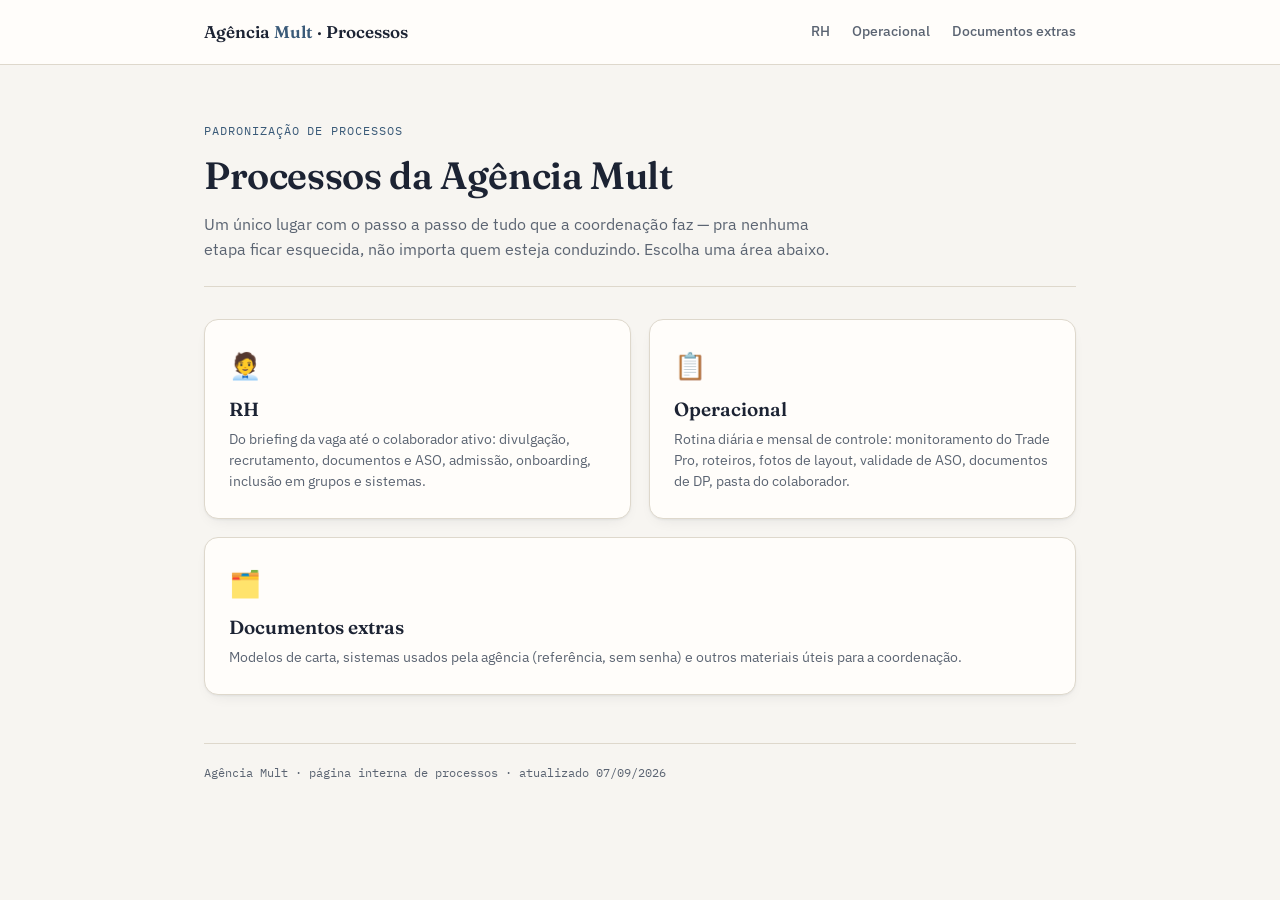
==== index.html @ 5471d1bf "Add files via upload" ====
<!doctype html>
<html lang="pt-BR">
<head>
<meta charset="utf-8">
<meta name="viewport" content="width=device-width, initial-scale=1">
<title>Processos — Agência Mult</title>
<link rel="stylesheet" href="assets/style.css">
</head>
<body>

<nav class="top">
  <div class="wrap">
    <a class="brand" href="index.html">Agência <span>Mult</span> · Processos</a>
    <div class="links">
      <a href="rh.html">RH</a>
      <a href="operacional.html">Operacional</a>
      <a href="documentos-extras.html">Documentos extras</a>
    </div>
  </div>
</nav>

<div class="wrap">
  <header class="page">
    <span class="eyebrow">Padronização de processos</span>
    <h1>Processos da Agência Mult</h1>
    <p class="lead">Um único lugar com o passo a passo de tudo que a coordenação faz — pra nenhuma etapa ficar esquecida, não importa quem esteja conduzindo. Escolha uma área abaixo.</p>
  </header>

  <div class="home-grid">
    <a class="home-card" href="rh.html">
      <div class="icon">🧑‍💼</div>
      <h2>RH</h2>
      <p>Do briefing da vaga até o colaborador ativo: divulgação, recrutamento, documentos e ASO, admissão, onboarding, inclusão em grupos e sistemas.</p>
    </a>
    <a class="home-card" href="operacional.html">
      <div class="icon">📋</div>
      <h2>Operacional</h2>
      <p>Rotina diária e mensal de controle: monitoramento do Trade Pro, roteiros, fotos de layout, validade de ASO, documentos de DP, pasta do colaborador.</p>
    </a>
    <a class="home-card full" href="documentos-extras.html">
      <div class="icon">🗂️</div>
      <h2>Documentos extras</h2>
      <p>Modelos de carta, sistemas usados pela agência (referência, sem senha) e outros materiais úteis para a coordenação.</p>
    </a>
  </div>

  <footer class="page">Agência Mult · página interna de processos · atualizado 07/09/2026</footer>
</div>

</body>
</html>
---- assets/style.css ----
@import url('https://fonts.googleapis.com/css2?family=Fraunces:opsz,wght@9..144,400;9..144,500;9..144,600;9..144,700&family=IBM+Plex+Sans:wght@400;500;600&family=IBM+Plex+Mono:wght@400;500&display=swap');

:root{
  --bg:#F7F5F1;
  --surface:#FFFDFA;
  --surface-2:#EFEAE1;
  --text:#1C2333;
  --text-dim:#5B6472;
  --border:#DED8CC;
  --accent:#3A5A78;
  --accent-soft:#DCE6EC;
  --good:#3E6B4C;
  --good-bg:#E3EDE5;
  --warn:#96692A;
  --warn-bg:#F3E8D4;
  --shadow: 0 1px 2px rgba(28,35,51,0.05), 0 6px 16px -8px rgba(28,35,51,0.12);
}

*{ box-sizing:border-box; }
html{ scroll-behavior:smooth; }
body{
  margin:0;
  background:var(--bg);
  color:var(--text);
  font-family:'IBM Plex Sans', ui-sans-serif, system-ui, sans-serif;
  -webkit-font-smoothing:antialiased;
  line-height:1.5;
}
a{ color:var(--accent); }
.wrap{
  max-width:920px;
  margin:0 auto;
  padding:0 24px 80px;
}

/* top nav */
nav.top{
  background:var(--surface);
  border-bottom:1px solid var(--border);
  margin-bottom:8px;
}
nav.top .wrap{
  padding:0 24px;
  display:flex;
  align-items:center;
  justify-content:space-between;
  gap:16px;
  flex-wrap:wrap;
  height:64px;
}
nav.top .brand{
  font-family:'Fraunces', serif;
  font-weight:600;
  font-size:17px;
  color:var(--text);
  text-decoration:none;
}
nav.top .brand span{ color:var(--accent); }
nav.top .links{
  display:flex;
  gap:22px;
  font-size:14px;
}
nav.top .links a{
  color:var(--text-dim);
  text-decoration:none;
  font-weight:500;
  padding:4px 0;
  border-bottom:2px solid transparent;
}
nav.top .links a:hover, nav.top .links a.active{
  color:var(--text);
  border-bottom-color:var(--accent);
}

header.page{
  padding:44px 0 24px;
  border-bottom:1px solid var(--border);
  margin-bottom:32px;
}
.eyebrow{
  font-family:'IBM Plex Mono', monospace;
  font-size:12px;
  letter-spacing:0.08em;
  text-transform:uppercase;
  color:var(--accent);
}
h1{
  font-family:'Fraunces', Georgia, serif;
  font-weight:600;
  font-size:clamp(28px, 4vw, 38px);
  margin:6px 0 8px;
  letter-spacing:-0.01em;
}
p.lead{
  color:var(--text-dim);
  font-size:15.5px;
  max-width:64ch;
  line-height:1.6;
  margin:0;
}

/* home cards */
.home-grid{
  display:grid;
  grid-template-columns:1fr 1fr;
  gap:18px;
  margin:32px 0;
}
@media (max-width:640px){ .home-grid{ grid-template-columns:1fr; } }
.home-card{
  display:block;
  background:var(--surface);
  border:1px solid var(--border);
  border-radius:14px;
  box-shadow:var(--shadow);
  padding:26px 24px;
  text-decoration:none;
  color:var(--text);
  transition:transform .12s ease, box-shadow .12s ease;
}
.home-card:hover{ transform:translateY(-2px); box-shadow:0 4px 8px rgba(28,35,51,0.08), 0 12px 24px -8px rgba(28,35,51,0.16); }
.home-card .icon{ font-size:26px; }
.home-card h2{
  font-family:'Fraunces', serif;
  font-size:19px;
  font-weight:600;
  margin:10px 0 6px;
}
.home-card p{
  color:var(--text-dim);
  font-size:13.5px;
  margin:0;
  line-height:1.55;
}
.home-card.full{ grid-column:1 / -1; }

/* process sections */
.section-label{
  font-family:'IBM Plex Mono', monospace;
  font-size:12px;
  letter-spacing:0.07em;
  text-transform:uppercase;
  color:var(--text-dim);
  margin:40px 0 6px;
}
.section-label:first-of-type{ margin-top:0; }

.step{
  background:var(--surface);
  border:1px solid var(--border);
  border-radius:12px;
  box-shadow:var(--shadow);
  padding:20px 22px;
  margin-bottom:14px;
}
.step-head{
  display:flex;
  align-items:baseline;
  gap:10px;
  margin-bottom:10px;
}
.step-num{
  font-family:'IBM Plex Mono', monospace;
  font-size:12px;
  color:var(--accent);
  background:var(--accent-soft);
  border-radius:100px;
  padding:2px 9px;
  flex:none;
}
.step h3{
  font-family:'Fraunces', serif;
  font-weight:600;
  font-size:16.5px;
  margin:0;
}
.step p.note{
  color:var(--text-dim);
  font-size:13px;
  margin:0 0 10px;
}
ul.check{
  list-style:none;
  margin:0;
  padding:0;
  display:flex;
  flex-direction:column;
  gap:7px;
}
ul.check li{
  display:flex;
  align-items:flex-start;
  gap:9px;
  font-size:14px;
  line-height:1.45;
}
ul.check li::before{
  content:"";
  flex:none;
  width:15px; height:15px;
  margin-top:2px;
  border:1.5px solid var(--border);
  border-radius:4px;
  background:var(--surface);
}
ul.check li b{ font-weight:600; }
.tag{
  display:inline-block;
  font-family:'IBM Plex Mono', monospace;
  font-size:10.5px;
  letter-spacing:0.03em;
  color:var(--accent);
  background:var(--accent-soft);
  padding:1px 7px;
  border-radius:4px;
  margin-left:6px;
}
.tag.warn{ color:var(--warn); background:var(--warn-bg); }
.step .files{
  margin-top:12px;
  padding-top:12px;
  border-top:1px dashed var(--border);
  font-size:13px;
  color:var(--text-dim);
}
.step .files a{ font-family:'IBM Plex Mono', monospace; font-size:12.5px; }

.callout{
  background:var(--surface-2);
  border:1px solid var(--border);
  border-radius:12px;
  padding:16px 20px;
  font-size:13.5px;
  color:var(--text-dim);
  margin:20px 0 32px;
}
.callout b{ color:var(--text); }
.callout.warn{
  background:var(--warn-bg);
  border-color:#E3CB9C;
  color:#5B4522;
}
.callout.warn b{ color:var(--warn); }

table.ref{
  width:100%;
  border-collapse:collapse;
  background:var(--surface);
  border:1px solid var(--border);
  border-radius:12px;
  overflow:hidden;
  font-size:13.5px;
  margin-bottom:24px;
}
table.ref th{
  text-align:left;
  background:var(--surface-2);
  font-family:'IBM Plex Mono', monospace;
  font-size:11px;
  letter-spacing:0.04em;
  text-transform:uppercase;
  color:var(--text-dim);
  padding:10px 14px;
}
table.ref td{
  padding:10px 14px;
  border-top:1px solid var(--border);
  vertical-align:top;
}

.placeholder{
  border:1.5px dashed var(--border);
  border-radius:12px;
  padding:18px 20px;
  color:var(--text-dim);
  font-size:13.5px;
  margin-bottom:14px;
}
.placeholder b{ color:var(--text); }

footer.page{
  margin-top:48px;
  padding-top:20px;
  border-top:1px solid var(--border);
  font-size:12px;
  color:var(--text-dim);
  font-family:'IBM Plex Mono', monospace;
}
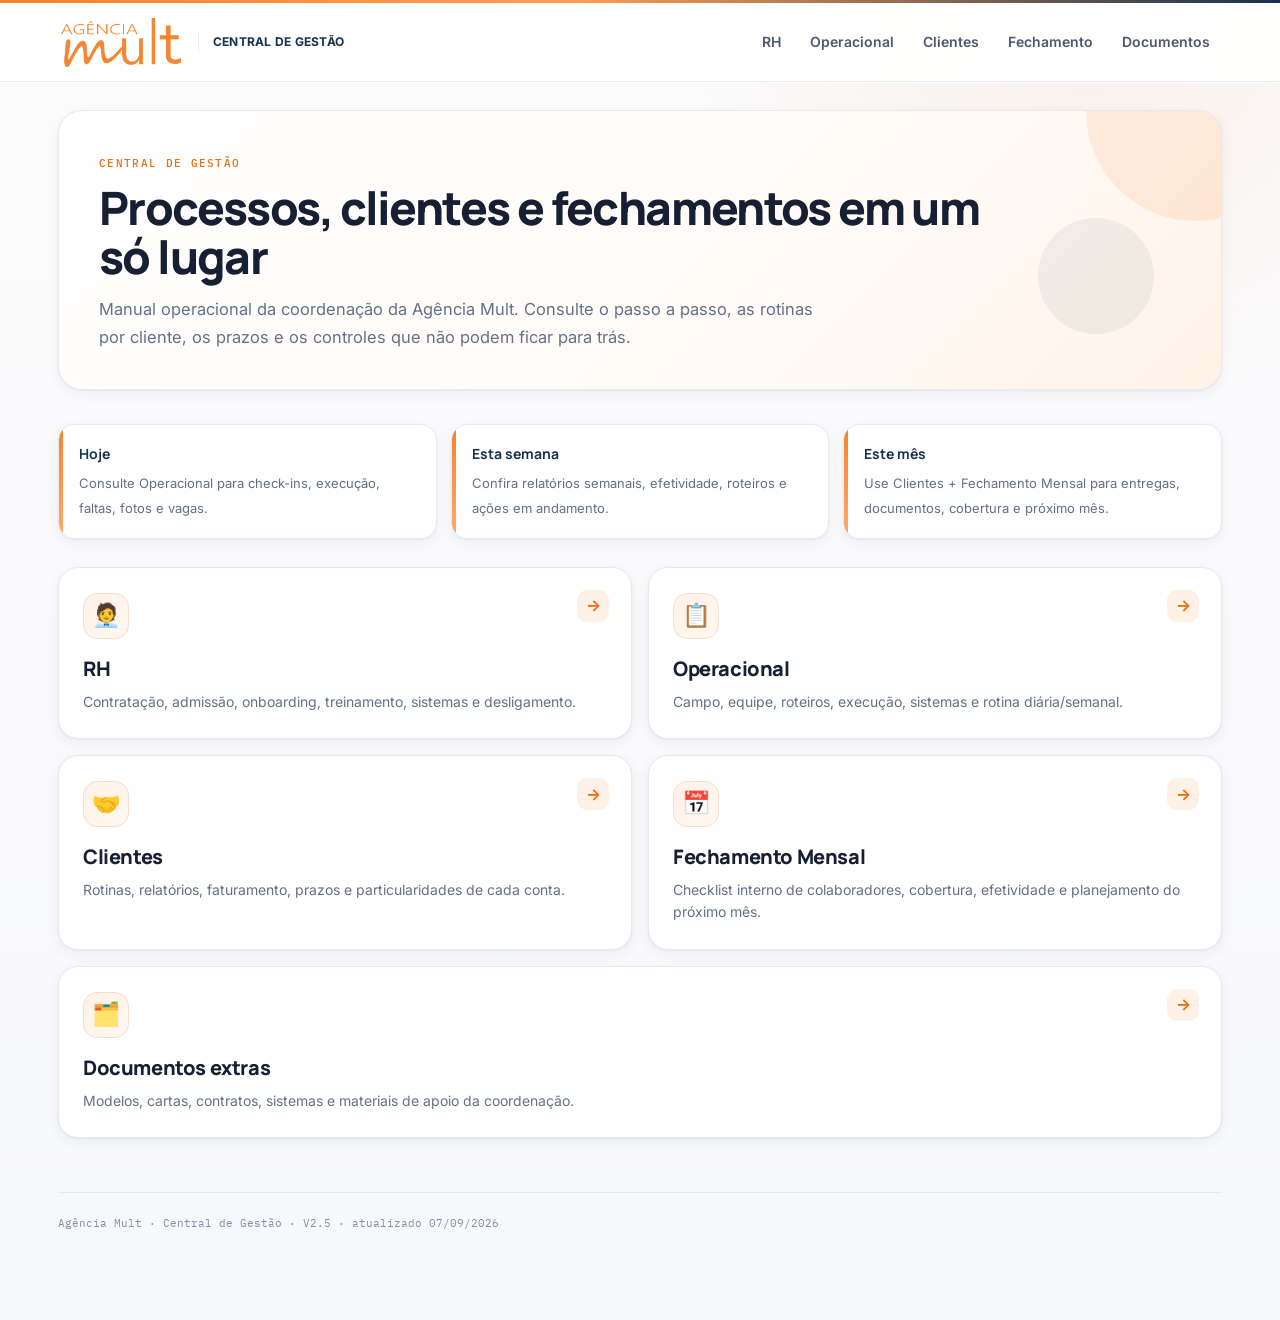
==== commit dc56ccf9: "Add files via upload" ====
--- a/index.html
+++ b/index.html
@@ -1,51 +1,11 @@
-<!doctype html>
-<html lang="pt-BR">
-<head>
-<meta charset="utf-8">
-<meta name="viewport" content="width=device-width, initial-scale=1">
-<title>Processos — Agência Mult</title>
-<link rel="stylesheet" href="assets/style.css">
-</head>
-<body>
-
-<nav class="top">
-  <div class="wrap">
-    <a class="brand" href="index.html">Agência <span>Mult</span> · Processos</a>
-    <div class="links">
-      <a href="rh.html">RH</a>
-      <a href="operacional.html">Operacional</a>
-      <a href="documentos-extras.html">Documentos extras</a>
-    </div>
-  </div>
-</nav>
-
-<div class="wrap">
-  <header class="page">
-    <span class="eyebrow">Padronização de processos</span>
-    <h1>Processos da Agência Mult</h1>
-    <p class="lead">Um único lugar com o passo a passo de tudo que a coordenação faz — pra nenhuma etapa ficar esquecida, não importa quem esteja conduzindo. Escolha uma área abaixo.</p>
-  </header>
-
-  <div class="home-grid">
-    <a class="home-card" href="rh.html">
-      <div class="icon">🧑‍💼</div>
-      <h2>RH</h2>
-      <p>Do briefing da vaga até o colaborador ativo: divulgação, recrutamento, documentos e ASO, admissão, onboarding, inclusão em grupos e sistemas.</p>
-    </a>
-    <a class="home-card" href="operacional.html">
-      <div class="icon">📋</div>
-      <h2>Operacional</h2>
-      <p>Rotina diária e mensal de controle: monitoramento do Trade Pro, roteiros, fotos de layout, validade de ASO, documentos de DP, pasta do colaborador.</p>
-    </a>
-    <a class="home-card full" href="documentos-extras.html">
-      <div class="icon">🗂️</div>
-      <h2>Documentos extras</h2>
-      <p>Modelos de carta, sistemas usados pela agência (referência, sem senha) e outros materiais úteis para a coordenação.</p>
-    </a>
-  </div>
-
-  <footer class="page">Agência Mult · página interna de processos · atualizado 07/09/2026</footer>
-</div>
-
-</body>
-</html>
+<!doctype html><html lang="pt-BR"><head><meta charset="utf-8"><meta name="viewport" content="width=device-width,initial-scale=1"><title>Central de Gestão — Agência Mult</title><link rel="stylesheet" href="assets/style.css"></head><body>
+<nav class="top"><div class="wrap wide"><a class="brand brand-logo" href="index.html"><img src="assets/logo-agencia-mult.png" alt="Agência Mult"><span class="brand-title">Central de Gestão</span></a><div class="links"><a href="rh.html">RH</a><a href="operacional.html">Operacional</a><a href="clientes.html">Clientes</a><a href="fechamento-mensal.html">Fechamento</a><a href="documentos-extras.html">Documentos</a></div></div></nav>
+<div class="wrap wide"><header class="page"><span class="eyebrow">Central de Gestão</span><h1>Processos, clientes e fechamentos em um só lugar</h1><p class="lead">Manual operacional da coordenação da Agência Mult. Consulte o passo a passo, as rotinas por cliente, os prazos e os controles que não podem ficar para trás.</p></header>
+<div class="quick-grid"><div class="quick"><b>Hoje</b><span>Consulte Operacional para check-ins, execução, faltas, fotos e vagas.</span></div><div class="quick"><b>Esta semana</b><span>Confira relatórios semanais, efetividade, roteiros e ações em andamento.</span></div><div class="quick"><b>Este mês</b><span>Use Clientes + Fechamento Mensal para entregas, documentos, cobertura e próximo mês.</span></div></div>
+<div class="home-grid five">
+<a class="home-card" href="rh.html"><div class="icon">🧑‍💼</div><h2>RH</h2><p>Contratação, admissão, onboarding, treinamento, sistemas e desligamento.</p></a>
+<a class="home-card" href="operacional.html"><div class="icon">📋</div><h2>Operacional</h2><p>Campo, equipe, roteiros, execução, sistemas e rotina diária/semanal.</p></a>
+<a class="home-card" href="clientes.html"><div class="icon">🤝</div><h2>Clientes</h2><p>Rotinas, relatórios, faturamento, prazos e particularidades de cada conta.</p></a>
+<a class="home-card" href="fechamento-mensal.html"><div class="icon">📅</div><h2>Fechamento Mensal</h2><p>Checklist interno de colaboradores, cobertura, efetividade e planejamento do próximo mês.</p></a>
+<a class="home-card" href="documentos-extras.html"><div class="icon">🗂️</div><h2>Documentos extras</h2><p>Modelos, cartas, contratos, sistemas e materiais de apoio da coordenação.</p></a>
+</div><footer class="page">Agência Mult · Central de Gestão · V2.5 · atualizado 07/09/2026</footer></div></body></html>
--- a/assets/style.css
+++ b/assets/style.css
@@ -1,289 +1,156 @@
-@import url('https://fonts.googleapis.com/css2?family=Fraunces:opsz,wght@9..144,400;9..144,500;9..144,600;9..144,700&family=IBM+Plex+Sans:wght@400;500;600&family=IBM+Plex+Mono:wght@400;500&display=swap');
+@import url('https://fonts.googleapis.com/css2?family=Inter:wght@400;500;600;700&family=Manrope:wght@600;700;800&family=IBM+Plex+Mono:wght@400;500&display=swap');
 
 :root{
-  --bg:#F7F5F1;
-  --surface:#FFFDFA;
-  --surface-2:#EFEAE1;
-  --text:#1C2333;
-  --text-dim:#5B6472;
-  --border:#DED8CC;
-  --accent:#3A5A78;
-  --accent-soft:#DCE6EC;
-  --good:#3E6B4C;
-  --good-bg:#E3EDE5;
-  --warn:#96692A;
-  --warn-bg:#F3E8D4;
-  --shadow: 0 1px 2px rgba(28,35,51,0.05), 0 6px 16px -8px rgba(28,35,51,0.12);
+  --bg:#f7f8fb;
+  --surface:#ffffff;
+  --surface-2:#fff8f3;
+  --text:#172033;
+  --text-dim:#657086;
+  --border:#e7e9ee;
+  --accent:#f5822c;
+  --accent-strong:#e96f17;
+  --accent-soft:#fff1e6;
+  --navy:#16324f;
+  --navy-soft:#eef4f8;
+  --good:#2f7d57;
+  --good-bg:#eaf6ef;
+  --warn:#a45f20;
+  --warn-bg:#fff4e5;
+  --shadow-sm:0 1px 2px rgba(20,32,51,.05),0 4px 14px rgba(20,32,51,.05);
+  --shadow:0 12px 30px rgba(29,45,70,.08);
+  --shadow-hover:0 18px 42px rgba(29,45,70,.13);
+  --radius:18px;
 }
 
-*{ box-sizing:border-box; }
-html{ scroll-behavior:smooth; }
+*{box-sizing:border-box}
+html{scroll-behavior:smooth}
 body{
   margin:0;
-  background:var(--bg);
+  background:
+    radial-gradient(circle at 85% 0%, rgba(245,130,44,.09), transparent 26rem),
+    linear-gradient(180deg,#fbfbfc 0,#f7f8fb 100%);
   color:var(--text);
-  font-family:'IBM Plex Sans', ui-sans-serif, system-ui, sans-serif;
+  font-family:'Inter',ui-sans-serif,system-ui,-apple-system,BlinkMacSystemFont,'Segoe UI',sans-serif;
   -webkit-font-smoothing:antialiased;
-  line-height:1.5;
+  line-height:1.55;
+  font-size:16px;
 }
-a{ color:var(--accent); }
-.wrap{
-  max-width:920px;
-  margin:0 auto;
-  padding:0 24px 80px;
+a{color:var(--accent-strong)}
+button,input,select,textarea{font:inherit}
+.wrap{max-width:1000px;margin:0 auto;padding:0 28px 88px}
+.wrap.wide{max-width:1220px}
+
+/* Navegação */
+nav.top{
+  position:sticky;top:0;z-index:50;
+  background:rgba(255,255,255,.92);
+  backdrop-filter:blur(16px);
+  -webkit-backdrop-filter:blur(16px);
+  border-bottom:1px solid rgba(231,233,238,.9);
+  box-shadow:0 1px 0 rgba(255,255,255,.7);
 }
+nav.top::before{content:"";display:block;height:3px;background:linear-gradient(90deg,var(--accent),#ff9d54 45%,var(--navy) 100%)}
+nav.top .wrap{padding:0 28px;height:78px;display:flex;align-items:center;justify-content:space-between;gap:22px}
+.brand-logo{display:flex;align-items:center;gap:14px;text-decoration:none;min-width:max-content}
+.brand-logo img{display:block;width:126px;height:49px;object-fit:contain}
+.brand-logo .brand-title{font-size:12px;font-weight:700;color:var(--navy);border-left:1px solid var(--border);padding-left:14px;letter-spacing:.02em;text-transform:uppercase;white-space:nowrap}
+nav.top .links{display:flex;align-items:center;gap:5px;font-size:14px}
+nav.top .links a{color:#4d586c;text-decoration:none;font-weight:600;padding:9px 12px;border-radius:10px;transition:.18s ease;border:0}
+nav.top .links a:hover{color:var(--accent-strong);background:var(--accent-soft)}
+nav.top .links a.active{color:#fff;background:var(--navy);box-shadow:0 5px 14px rgba(22,50,79,.15)}
 
-/* top nav */
-nav.top{
-  background:var(--surface);
-  border-bottom:1px solid var(--border);
-  margin-bottom:8px;
+/* Cabeçalhos */
+header.page{
+  position:relative;
+  margin:28px 0 34px;
+  padding:38px 40px;
+  overflow:hidden;
+  border:1px solid rgba(231,233,238,.95);
+  border-radius:24px;
+  background:linear-gradient(135deg,#fff 0%,#fffaf6 66%,#fff2e7 100%);
+  box-shadow:var(--shadow-sm);
 }
-nav.top .wrap{
-  padding:0 24px;
-  display:flex;
-  align-items:center;
-  justify-content:space-between;
-  gap:16px;
-  flex-wrap:wrap;
-  height:64px;
+header.page::after{content:"";position:absolute;width:220px;height:220px;border-radius:50%;right:-85px;top:-110px;background:rgba(245,130,44,.12);box-shadow:-100px 165px 0 -52px rgba(22,50,79,.06)}
+.eyebrow{position:relative;z-index:1;font-family:'IBM Plex Mono',monospace;font-size:11px;letter-spacing:.12em;text-transform:uppercase;color:var(--accent-strong);font-weight:500}
+h1,h2,h3{font-family:'Manrope','Inter',sans-serif;color:var(--text)}
+h1{position:relative;z-index:1;font-weight:800;font-size:clamp(30px,4.5vw,46px);line-height:1.08;margin:9px 0 13px;letter-spacing:-.035em;max-width:900px}
+p.lead{position:relative;z-index:1;color:var(--text-dim);font-size:16.5px;max-width:72ch;line-height:1.7;margin:0}
+
+/* Home */
+.quick-grid{display:grid;grid-template-columns:repeat(3,1fr);gap:14px;margin:0 0 28px}
+.quick{position:relative;overflow:hidden;background:rgba(255,255,255,.88);border:1px solid var(--border);border-radius:16px;padding:18px 18px 18px 20px;box-shadow:var(--shadow-sm)}
+.quick::before{content:"";position:absolute;left:0;top:0;bottom:0;width:4px;background:linear-gradient(180deg,var(--accent),#ffab6c)}
+.quick b{display:block;font-family:'Manrope',sans-serif;font-size:14px;margin-bottom:5px;color:var(--navy)}
+.quick span{font-size:13px;color:var(--text-dim);line-height:1.5}
+.home-grid{display:grid;grid-template-columns:repeat(2,1fr);gap:16px;margin:0 0 34px}
+.home-grid.five{grid-template-columns:repeat(2,1fr)}
+.home-grid.five .home-card:last-child{grid-column:1/-1}
+.home-card{position:relative;display:block;overflow:hidden;background:var(--surface);border:1px solid var(--border);border-radius:20px;box-shadow:var(--shadow-sm);padding:25px 24px;text-decoration:none;color:var(--text);transition:transform .2s ease,box-shadow .2s ease,border-color .2s ease}
+.home-card::after{content:"→";position:absolute;right:22px;top:22px;width:32px;height:32px;border-radius:10px;display:grid;place-items:center;color:var(--accent-strong);background:var(--accent-soft);font-weight:700;transition:.2s ease}
+.home-card:hover{transform:translateY(-4px);box-shadow:var(--shadow-hover);border-color:#f4c7a7}
+.home-card:hover::after{transform:translateX(3px);background:var(--accent);color:#fff}
+.home-card .icon{width:46px;height:46px;display:grid;place-items:center;border-radius:14px;background:linear-gradient(135deg,var(--accent-soft),#fff8f2);font-size:23px;border:1px solid #f8ddc9}
+.home-card h2{font-size:20px;font-weight:800;margin:14px 46px 7px 0;letter-spacing:-.02em}
+.home-card p{color:var(--text-dim);font-size:14px;margin:0;line-height:1.6;max-width:60ch}
+
+/* Seções e cards */
+.section-label{font-family:'IBM Plex Mono',monospace;font-size:11px;letter-spacing:.11em;text-transform:uppercase;color:var(--accent-strong);margin:40px 0 10px;font-weight:500}
+.section-label:first-of-type{margin-top:0}
+.step,.client-card{background:rgba(255,255,255,.94);border:1px solid var(--border);border-radius:var(--radius);box-shadow:var(--shadow-sm)}
+.step{padding:22px 24px;margin-bottom:15px}
+.step-head{display:flex;align-items:center;gap:11px;margin-bottom:12px}
+.step-num{font-family:'IBM Plex Mono',monospace;font-size:11px;color:var(--accent-strong);background:var(--accent-soft);border-radius:999px;padding:4px 9px;flex:none;font-weight:500}
+.step h3{font-weight:800;font-size:17px;margin:0;letter-spacing:-.015em}
+.step p.note{color:var(--text-dim);font-size:13.5px;margin:0 0 12px}
+ul.check{list-style:none;margin:0;padding:0;display:flex;flex-direction:column;gap:9px}
+ul.check li{display:flex;align-items:flex-start;gap:10px;font-size:14.5px;line-height:1.48}
+ul.check li::before{content:"";flex:none;width:17px;height:17px;margin-top:2px;border:1.5px solid #d7dce4;border-radius:5px;background:#fff;box-shadow:inset 0 0 0 3px #fff}
+ul.check li:hover::before{border-color:var(--accent)}
+ul.check li b{font-weight:700}.tag{display:inline-block;font-family:'IBM Plex Mono',monospace;font-size:10px;letter-spacing:.03em;color:var(--accent-strong);background:var(--accent-soft);padding:2px 7px;border-radius:6px;margin-left:6px}.tag.warn{color:var(--warn);background:var(--warn-bg)}
+.step .files{margin-top:14px;padding-top:14px;border-top:1px dashed var(--border);font-size:13px;color:var(--text-dim)}
+.step .files a{font-family:'IBM Plex Mono',monospace;font-size:12px}
+.callout{background:linear-gradient(135deg,var(--navy-soft),#f7fbfd);border:1px solid #dbe7ee;border-radius:16px;padding:17px 19px;font-size:14px;color:#526276;margin:20px 0 32px;box-shadow:var(--shadow-sm)}
+.callout b{color:var(--navy)}.callout.warn{background:var(--warn-bg);border-color:#f2d6b0;color:#6b4b28}.callout.warn b{color:var(--warn)}
+.placeholder{border:1.5px dashed #d9dde4;border-radius:16px;padding:18px 20px;color:var(--text-dim);font-size:14px;margin-bottom:14px;background:rgba(255,255,255,.55)}.placeholder b{color:var(--text)}
+
+/* Tabelas */
+.table-wrap{overflow-x:auto;margin-bottom:24px;border-radius:16px;box-shadow:var(--shadow-sm)}
+table.ref{width:100%;border-collapse:separate;border-spacing:0;background:var(--surface);border:1px solid var(--border);border-radius:16px;overflow:hidden;font-size:14px;margin-bottom:24px}
+.table-wrap table.ref{min-width:720px;margin-bottom:0}
+table.ref th{text-align:left;background:#f7f8fa;font-family:'Inter',sans-serif;font-size:11px;letter-spacing:.055em;text-transform:uppercase;color:#667187;padding:12px 14px;font-weight:700}
+table.ref td{padding:12px 14px;border-top:1px solid var(--border);vertical-align:top}table.ref tr:hover td{background:#fffaf6}
+.msg{background:linear-gradient(135deg,var(--accent-soft),#fff8f2);border:1px solid #f8dcc8;border-radius:13px;padding:13px 15px;margin:10px 0 4px;font-size:13.5px;line-height:1.55;color:var(--text)}.msg .msg-label{display:block;font-family:'IBM Plex Mono',monospace;font-size:10px;text-transform:uppercase;letter-spacing:.06em;color:var(--accent-strong);margin-bottom:6px}
+
+/* Clientes */
+.client-hint{font-size:14px;color:var(--text-dim);margin:-6px 0 13px}
+.client-nav{position:sticky;top:86px;z-index:20;display:flex;gap:8px;flex-wrap:wrap;margin:0 0 26px;padding:10px;background:rgba(247,248,251,.88);backdrop-filter:blur(10px);border:1px solid rgba(231,233,238,.9);border-radius:16px;box-shadow:var(--shadow-sm)}
+.client-nav a{font-size:13px;text-decoration:none;background:transparent;border:1px solid transparent;border-radius:10px;padding:8px 12px;transition:.18s ease;color:#59657a;font-weight:600}
+.client-nav a:hover{background:#fff;color:var(--accent-strong);border-color:#f2ded0}
+.client-nav a.active{background:var(--navy);border-color:var(--navy);color:#fff;box-shadow:0 6px 14px rgba(22,50,79,.15)}
+.client-view{display:none;animation:clientFade .2s ease}.client-view.active{display:block}@keyframes clientFade{from{opacity:.2;transform:translateY(5px)}to{opacity:1;transform:none}}
+.client-card{padding:28px;margin:0 0 22px}.client-card h2{font-size:27px;font-weight:800;margin:0 0 5px;letter-spacing:-.03em}.meta{display:flex;gap:8px;flex-wrap:wrap;margin:12px 0 20px}.meta span{font-family:'Inter',sans-serif;font-size:11px;background:#f5f7f9;border:1px solid var(--border);padding:5px 9px;border-radius:999px;color:#617087;font-weight:600}
+.client-card .compact,.client-card p.compact,.client-card ul.compact{font-size:14.5px;line-height:1.65}.compact{margin:0;padding-left:20px}.compact li{margin:5px 0}.deadline{font-weight:700;color:var(--accent-strong)}
+.subcard{position:relative;border:1px solid var(--border);border-radius:14px;padding:16px 17px 16px 20px;margin:14px 0;background:#fff;box-shadow:0 2px 8px rgba(29,45,70,.035)}.subcard::before{content:"";position:absolute;left:0;top:14px;bottom:14px;width:4px;border-radius:0 5px 5px 0;background:linear-gradient(180deg,var(--accent),#ffad70)}.subcard h3{font-size:16px;font-weight:800;margin:0 0 7px}.status-note{font-size:11px;color:var(--text-dim);font-family:'IBM Plex Mono',monospace}
+
+/* Calendário */
+.calendar-toolbar{display:grid;grid-template-columns:auto 1fr auto;gap:14px;align-items:center;background:#fff;border:1px solid var(--border);border-radius:18px;padding:18px 20px;margin-bottom:14px;box-shadow:var(--shadow-sm)}
+.calendar-toolbar h2{font-size:24px;font-weight:800;margin:0 0 3px}.calendar-toolbar p{margin:0;color:var(--text-dim);font-size:13px}.calendar-btn{width:43px;height:43px;border-radius:12px;border:1px solid var(--border);background:#f7f8fa;color:var(--navy);font-size:20px;cursor:pointer;transition:.18s ease}.calendar-btn:hover{background:var(--navy);color:#fff;border-color:var(--navy);transform:translateY(-1px)}
+.calendar-windows{display:grid;grid-template-columns:1fr 1fr;gap:12px;margin-bottom:14px}.calendar-window{background:linear-gradient(135deg,#fff7f1,#fff);border:1px solid #f4dccb;border-radius:15px;padding:14px 16px;display:flex;flex-direction:column;gap:4px;font-size:13px;box-shadow:var(--shadow-sm)}.calendar-window b{color:var(--accent-strong);font-size:13px;margin-bottom:2px}.calendar-window span{color:var(--text)}
+.calendar-scroll{overflow-x:auto;border-radius:16px;box-shadow:var(--shadow-sm)}.calendar-grid{display:grid;grid-template-columns:repeat(7,minmax(145px,1fr));min-width:1015px}.calendar-weekdays{background:#f7f8fa;border:1px solid var(--border);border-bottom:0;border-radius:16px 16px 0 0;overflow:hidden}.calendar-weekdays div{padding:10px;font-family:'Inter',sans-serif;font-size:10px;font-weight:700;text-transform:uppercase;letter-spacing:.05em;color:#7a8495;text-align:center;border-right:1px solid var(--border)}.calendar-weekdays div:last-child{border-right:0}
+#calendarGrid{border-left:1px solid var(--border);border-top:1px solid var(--border);background:var(--border)}.calendar-day{min-height:154px;background:#fff;padding:9px;border-right:1px solid var(--border);border-bottom:1px solid var(--border)}.calendar-day.outside{background:#fafbfc;color:#b5bdc8}.calendar-day.today{box-shadow:inset 0 0 0 2px var(--accent);background:#fffaf6}.calendar-date{display:flex;align-items:center;justify-content:space-between;font-weight:700;font-size:13px;margin-bottom:7px}.calendar-date span{font-family:'IBM Plex Mono',monospace;font-size:8px;text-transform:uppercase;color:#fff;background:var(--accent);padding:2px 5px;border-radius:999px}.calendar-events{display:flex;flex-direction:column;gap:6px}.cal-event{border-left:3px solid var(--accent);background:var(--accent-soft);border-radius:7px;padding:6px 7px;line-height:1.25}.cal-event.weekly{border-left-color:var(--navy);background:var(--navy-soft)}.cal-event.deadline-event{border-left-color:var(--accent-strong)}.cal-event b{display:block;font-size:10.5px;color:var(--accent-strong)}.cal-event.weekly b{color:var(--navy)}.cal-event span{display:block;font-size:10.5px;color:var(--text);margin-top:2px}.cal-event small{display:block;font-size:9px;color:var(--text-dim);margin-top:3px}.calendar-conditional{margin:16px 0 26px;background:#fff;border:1px dashed #d8dce3;border-radius:15px;padding:15px 17px}.calendar-conditional h3{margin:0 0 5px;font-size:15px}.calendar-conditional p{margin:0;font-size:13px;color:var(--text-dim)}
+
+footer.page{margin-top:54px;padding:22px 0 0;border-top:1px solid var(--border);font-size:11px;color:#8490a1;font-family:'IBM Plex Mono',monospace}
+
+@media(max-width:760px){
+  .wrap,.wrap.wide{padding-left:17px;padding-right:17px}
+  nav.top .wrap{height:auto;padding-top:10px;padding-bottom:10px;align-items:flex-start;flex-wrap:wrap}
+  .brand-logo img{width:102px;height:40px}.brand-logo .brand-title{font-size:10px}
+  nav.top .links{gap:5px;font-size:12px;width:100%;overflow-x:auto;padding-bottom:2px;white-space:nowrap}
+  nav.top .links a{padding:7px 9px}
+  header.page{margin-top:18px;padding:28px 22px;border-radius:20px}
+  h1{font-size:32px}
+  .quick-grid,.home-grid,.home-grid.five{grid-template-columns:1fr}
+  .home-grid.five .home-card:last-child{grid-column:auto}
+  .client-nav{top:119px;overflow-x:auto;flex-wrap:nowrap;white-space:nowrap}
+  .calendar-windows{grid-template-columns:1fr}.calendar-toolbar{grid-template-columns:auto 1fr auto}.calendar-toolbar p{display:none}
 }
-nav.top .brand{
-  font-family:'Fraunces', serif;
-  font-weight:600;
-  font-size:17px;
-  color:var(--text);
-  text-decoration:none;
-}
-nav.top .brand span{ color:var(--accent); }
-nav.top .links{
-  display:flex;
-  gap:22px;
-  font-size:14px;
-}
-nav.top .links a{
-  color:var(--text-dim);
-  text-decoration:none;
-  font-weight:500;
-  padding:4px 0;
-  border-bottom:2px solid transparent;
-}
-nav.top .links a:hover, nav.top .links a.active{
-  color:var(--text);
-  border-bottom-color:var(--accent);
-}
-
-header.page{
-  padding:44px 0 24px;
-  border-bottom:1px solid var(--border);
-  margin-bottom:32px;
-}
-.eyebrow{
-  font-family:'IBM Plex Mono', monospace;
-  font-size:12px;
-  letter-spacing:0.08em;
-  text-transform:uppercase;
-  color:var(--accent);
-}
-h1{
-  font-family:'Fraunces', Georgia, serif;
-  font-weight:600;
-  font-size:clamp(28px, 4vw, 38px);
-  margin:6px 0 8px;
-  letter-spacing:-0.01em;
-}
-p.lead{
-  color:var(--text-dim);
-  font-size:15.5px;
-  max-width:64ch;
-  line-height:1.6;
-  margin:0;
-}
-
-/* home cards */
-.home-grid{
-  display:grid;
-  grid-template-columns:1fr 1fr;
-  gap:18px;
-  margin:32px 0;
-}
-@media (max-width:640px){ .home-grid{ grid-template-columns:1fr; } }
-.home-card{
-  display:block;
-  background:var(--surface);
-  border:1px solid var(--border);
-  border-radius:14px;
-  box-shadow:var(--shadow);
-  padding:26px 24px;
-  text-decoration:none;
-  color:var(--text);
-  transition:transform .12s ease, box-shadow .12s ease;
-}
-.home-card:hover{ transform:translateY(-2px); box-shadow:0 4px 8px rgba(28,35,51,0.08), 0 12px 24px -8px rgba(28,35,51,0.16); }
-.home-card .icon{ font-size:26px; }
-.home-card h2{
-  font-family:'Fraunces', serif;
-  font-size:19px;
-  font-weight:600;
-  margin:10px 0 6px;
-}
-.home-card p{
-  color:var(--text-dim);
-  font-size:13.5px;
-  margin:0;
-  line-height:1.55;
-}
-.home-card.full{ grid-column:1 / -1; }
-
-/* process sections */
-.section-label{
-  font-family:'IBM Plex Mono', monospace;
-  font-size:12px;
-  letter-spacing:0.07em;
-  text-transform:uppercase;
-  color:var(--text-dim);
-  margin:40px 0 6px;
-}
-.section-label:first-of-type{ margin-top:0; }
-
-.step{
-  background:var(--surface);
-  border:1px solid var(--border);
-  border-radius:12px;
-  box-shadow:var(--shadow);
-  padding:20px 22px;
-  margin-bottom:14px;
-}
-.step-head{
-  display:flex;
-  align-items:baseline;
-  gap:10px;
-  margin-bottom:10px;
-}
-.step-num{
-  font-family:'IBM Plex Mono', monospace;
-  font-size:12px;
-  color:var(--accent);
-  background:var(--accent-soft);
-  border-radius:100px;
-  padding:2px 9px;
-  flex:none;
-}
-.step h3{
-  font-family:'Fraunces', serif;
-  font-weight:600;
-  font-size:16.5px;
-  margin:0;
-}
-.step p.note{
-  color:var(--text-dim);
-  font-size:13px;
-  margin:0 0 10px;
-}
-ul.check{
-  list-style:none;
-  margin:0;
-  padding:0;
-  display:flex;
-  flex-direction:column;
-  gap:7px;
-}
-ul.check li{
-  display:flex;
-  align-items:flex-start;
-  gap:9px;
-  font-size:14px;
-  line-height:1.45;
-}
-ul.check li::before{
-  content:"";
-  flex:none;
-  width:15px; height:15px;
-  margin-top:2px;
-  border:1.5px solid var(--border);
-  border-radius:4px;
-  background:var(--surface);
-}
-ul.check li b{ font-weight:600; }
-.tag{
-  display:inline-block;
-  font-family:'IBM Plex Mono', monospace;
-  font-size:10.5px;
-  letter-spacing:0.03em;
-  color:var(--accent);
-  background:var(--accent-soft);
-  padding:1px 7px;
-  border-radius:4px;
-  margin-left:6px;
-}
-.tag.warn{ color:var(--warn); background:var(--warn-bg); }
-.step .files{
-  margin-top:12px;
-  padding-top:12px;
-  border-top:1px dashed var(--border);
-  font-size:13px;
-  color:var(--text-dim);
-}
-.step .files a{ font-family:'IBM Plex Mono', monospace; font-size:12.5px; }
-
-.callout{
-  background:var(--surface-2);
-  border:1px solid var(--border);
-  border-radius:12px;
-  padding:16px 20px;
-  font-size:13.5px;
-  color:var(--text-dim);
-  margin:20px 0 32px;
-}
-.callout b{ color:var(--text); }
-.callout.warn{
-  background:var(--warn-bg);
-  border-color:#E3CB9C;
-  color:#5B4522;
-}
-.callout.warn b{ color:var(--warn); }
-
-table.ref{
-  width:100%;
-  border-collapse:collapse;
-  background:var(--surface);
-  border:1px solid var(--border);
-  border-radius:12px;
-  overflow:hidden;
-  font-size:13.5px;
-  margin-bottom:24px;
-}
-table.ref th{
-  text-align:left;
-  background:var(--surface-2);
-  font-family:'IBM Plex Mono', monospace;
-  font-size:11px;
-  letter-spacing:0.04em;
-  text-transform:uppercase;
-  color:var(--text-dim);
-  padding:10px 14px;
-}
-table.ref td{
-  padding:10px 14px;
-  border-top:1px solid var(--border);
-  vertical-align:top;
-}
-
-.placeholder{
-  border:1.5px dashed var(--border);
-  border-radius:12px;
-  padding:18px 20px;
-  color:var(--text-dim);
-  font-size:13.5px;
-  margin-bottom:14px;
-}
-.placeholder b{ color:var(--text); }
-
-footer.page{
-  margin-top:48px;
-  padding-top:20px;
-  border-top:1px solid var(--border);
-  font-size:12px;
-  color:var(--text-dim);
-  font-family:'IBM Plex Mono', monospace;
-}
